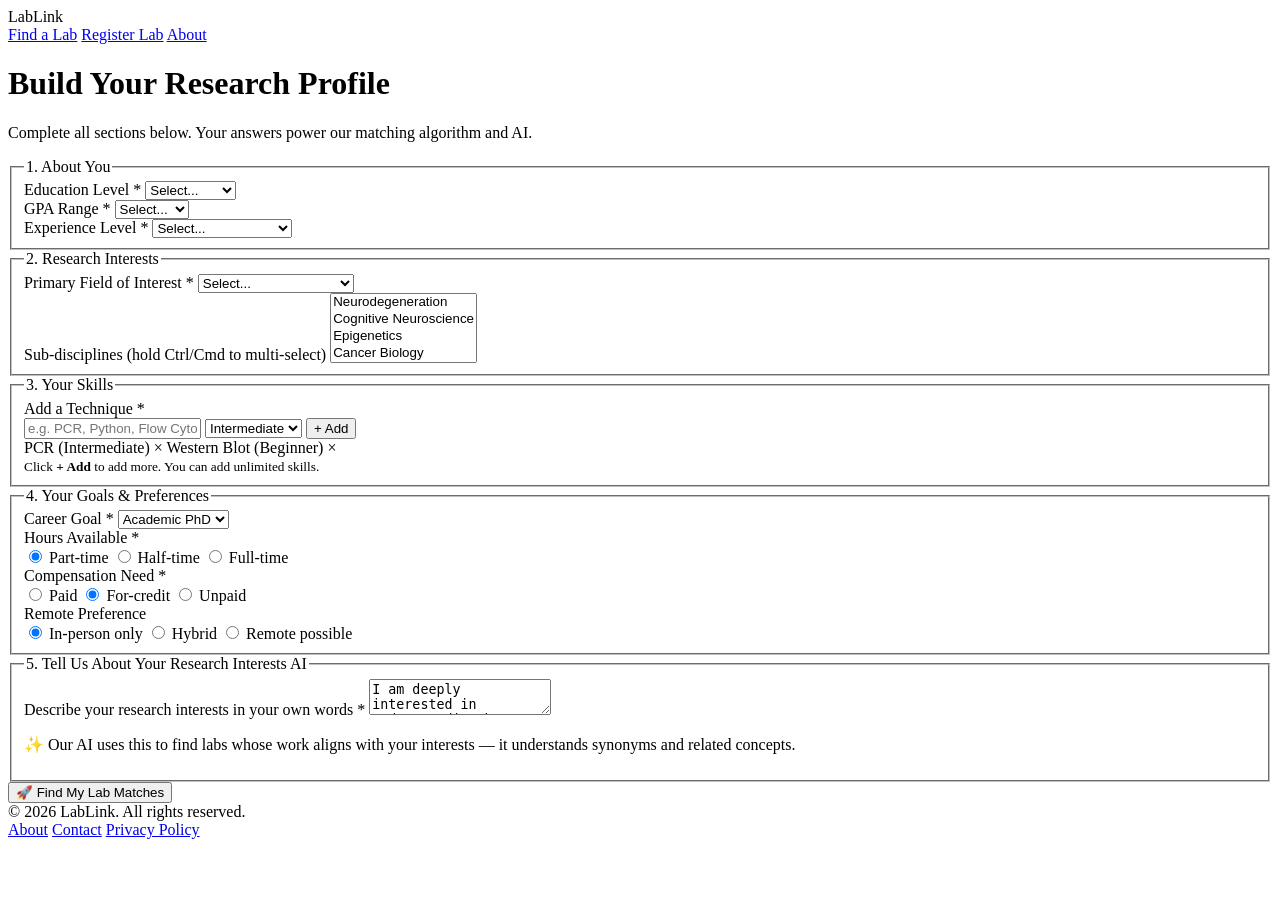
==== pages/candidate-profile.html @ 46417450 "Create candidate-profile.html" ====
<!DOCTYPE html>
<html lang="en">
<head>
    <meta charset="UTF-8" />
    <meta name="viewport" content="width=device-width, initial-scale=1.0" />
    <title>LabLink – Build Your Profile</title>
    <link rel="stylesheet" href="../styles/main.css" />
</head>
<body>

    <!-- ===== NAVIGATION ===== -->
    <header class="navbar">
        <div class="container nav-container">
            <div class="logo"><a href="/" style="color:inherit;text-decoration:none;">LabLink</a></div>
            <nav>
                <a href="/pages/candidate-profile.html" class="nav-link active">Find a Lab</a>
                <a href="#" class="nav-link">Register Lab</a>
                <a href="#" class="nav-link">About</a>
            </nav>
        </div>
    </header>

    <!-- ===== FORM PAGE ===== -->
    <main class="form-page">
        <div class="container form-container">
            <h1>Build Your Research Profile</h1>
            <p class="form-intro">Complete all sections below. Your answers power our matching algorithm and AI.</p>

          
            <form id="profileForm">

                <!-- SECTION 1: About You -->
                <fieldset class="form-section">
                    <legend>1. About You</legend>
                    <div class="form-row">
                        <div class="form-group">
                            <label for="educationLevel">Education Level *</label>
                            <select id="educationLevel" required>
                                <option value="">Select...</option>
                                <option value="Freshman">Freshman</option>
                                <option value="Sophomore">Sophomore</option>
                                <option value="Junior">Junior</option>
                                <option value="Senior">Senior</option>
                                <option value="Postbac">Postbac</option>
                                <option value="MS">MS</option>
                                <option value="PhD">PhD</option>
                                <option value="Postdoc">Postdoc</option>
                            </select>
                        </div>
                        <div class="form-group">
                            <label for="gpaRange">GPA Range *</label>
                            <select id="gpaRange" required>
                                <option value="">Select...</option>
                                <option value="3.8-4.0">3.8 – 4.0</option>
                                <option value="3.5-3.7">3.5 – 3.7</option>
                                <option value="3.0-3.4">3.0 – 3.4</option>
                                <option value="2.5-2.9">2.5 – 2.9</option>
                                <option value="<2.5">&lt; 2.5</option>
                            </select>
                        </div>
                        <div class="form-group">
                            <label for="experienceLevel">Experience Level *</label>
                            <select id="experienceLevel" required>
                                <option value="">Select...</option>
                                <option value="No experience">No experience</option>
                                <option value="Some coursework">Some coursework</option>
                                <option value="Lab intern">Lab intern</option>
                                <option value="Independent project">Independent project</option>
                            </select>
                        </div>
                    </div>
                </fieldset>

                <!-- SECTION 2: Research Interests -->
                <fieldset class="form-section">
                    <legend>2. Research Interests</legend>
                    <div class="form-row">
                        <div class="form-group">
                            <label for="primaryField">Primary Field of Interest *</label>
                            <select id="primaryField" required>
                                <option value="">Select...</option>
                                <option value="Neuroscience">Neuroscience</option>
                                <option value="Computational Biology">Computational Biology</option>
                                <option value="Cancer Biology">Cancer Biology</option>
                                <option value="Biochemistry">Biochemistry</option>
                                <option value="Structural Biology">Structural Biology</option>
                                <option value="Public Health">Public Health</option>
                                <option value="Pharmacology">Pharmacology</option>
                            </select>
                        </div>
                        <div class="form-group">
                            <label for="subdisciplines">Sub-disciplines (hold Ctrl/Cmd to multi-select)</label>
                            <select id="subdisciplines" multiple>
                                <option value="Neurodegeneration">Neurodegeneration</option>
                                <option value="Cognitive Neuroscience">Cognitive Neuroscience</option>
                                <option value="Epigenetics">Epigenetics</option>
                                <option value="Cancer Biology">Cancer Biology</option>
                                <option value="Drug Discovery">Drug Discovery</option>
                                <option value="Bioinformatics">Bioinformatics</option>
                                <option value="Epidemiology">Epidemiology</option>
                            </select>
                        </div>
                    </div>
                </fieldset>

                <!-- SECTION 3: Your Skills -->
                <fieldset class="form-section">
                    <legend>3. Your Skills</legend>
                    <div class="form-group skill-group">
                        <label for="skillName">Add a Technique *</label>
                        <div class="skill-input-row">
                            <input type="text" id="skillName" placeholder="e.g. PCR, Python, Flow Cytometry" />
                            <select id="skillProficiency">
                                <option value="Beginner">Beginner</option>
                                <option value="Intermediate" selected>Intermediate</option>
                                <option value="Advanced">Advanced</option>
                                <option value="Expert">Expert</option>
                            </select>
                            <button type="button" id="addSkillBtn" class="btn btn-secondary">+ Add</button>
                        </div>
                        <div id="skillList" class="skill-tag-container">
                            
                            <span class="skill-tag">PCR <span class="skill-proficiency">(Intermediate)</span> <span class="remove-skill" data-skill="PCR">×</span></span>
                            <span class="skill-tag">Western Blot <span class="skill-proficiency">(Beginner)</span> <span class="remove-skill" data-skill="Western Blot">×</span></span>
                        </div>
                        <small>Click <strong>+ Add</strong> to add more. You can add unlimited skills.</small>
                        
                        <input type="hidden" id="confirmedSkills" value='[{"skill":"PCR","proficiency":"Intermediate"},{"skill":"Western Blot","proficiency":"Beginner"}]' />
                    </div>
                </fieldset>

                <!-- SECTION 4: Your Goals -->
                <fieldset class="form-section">
                    <legend>4. Your Goals & Preferences</legend>
                    <div class="form-row">
                        <div class="form-group">
                            <label for="careerGoal">Career Goal *</label>
                            <select id="careerGoal" required>
                                <option value="Academic PhD">Academic PhD</option>
                                <option value="MD/PhD">MD/PhD</option>
                                <option value="Industry">Industry</option>
                                <option value="Government">Government</option>
                                <option value="Teaching">Teaching</option>
                            </select>
                        </div>
                        <div class="form-group">
                            <label>Hours Available *</label>
                            <div class="radio-group">
                                <label><input type="radio" name="hours" value="Part-time" checked /> Part-time</label>
                                <label><input type="radio" name="hours" value="Half-time" /> Half-time</label>
                                <label><input type="radio" name="hours" value="Full-time" /> Full-time</label>
                            </div>
                        </div>
                    </div>
                    <div class="form-row">
                        <div class="form-group">
                            <label>Compensation Need *</label>
                            <div class="radio-group">
                                <label><input type="radio" name="compensation" value="Paid" /> Paid</label>
                                <label><input type="radio" name="compensation" value="For-credit" checked /> For-credit</label>
                                <label><input type="radio" name="compensation" value="Unpaid" /> Unpaid</label>
                            </div>
                        </div>
                        <div class="form-group">
                            <label>Remote Preference</label>
                            <div class="radio-group">
                                <label><input type="radio" name="remote" value="In-person only" checked /> In-person only</label>
                                <label><input type="radio" name="remote" value="Hybrid" /> Hybrid</label>
                                <label><input type="radio" name="remote" value="Remote possible" /> Remote possible</label>
                            </div>
                        </div>
                    </div>
                </fieldset>

                <!-- SECTION 5: Research Statement  -->
                <fieldset class="form-section ai-section">
                    <legend>5. Tell Us About Your Research Interests <span class="ai-badge-small">AI</span></legend>
                    <div class="form-group">
                        <label for="researchStatement">Describe your research interests in your own words *</label>
                        <textarea 
                            id="researchStatement" 
                            minlength="100" 
                            required 
                            placeholder="Describe what you want to study, why it excites you, and any relevant experience..."
                        >I am deeply interested in understanding how protein aggregation leads to neuron death in Alzheimer's disease. I have hands-on experience with confocal microscopy and Western blotting and want to develop these skills in a dedicated neurodegeneration lab.</textarea>
                        <p class="ai-hint">
                            ✨ Our AI uses this to find labs whose work aligns with your interests — it understands synonyms and related concepts.
                        </p>
                    </div>
                </fieldset>

                <div class="form-actions">
                    <button type="submit" class="btn btn-primary btn-large">🚀 Find My Lab Matches</button>
                </div>

            </form>
        </div>
    </main>

    <!-- ===== FOOTER ===== -->
    <footer class="footer">
        <div class="container footer-content">
            <span>&copy; 2026 LabLink. All rights reserved.</span>
            <nav>
                <a href="#">About</a>
                <a href="#">Contact</a>
                <a href="#">Privacy Policy</a>
            </nav>
        </div>
    </footer>


    <script>
        document.getElementById('addSkillBtn').addEventListener('click', function() {
            const nameInput = document.getElementById('skillName');
            const profSelect = document.getElementById('skillProficiency');
            const name = nameInput.value.trim();
            if (!name) return alert('Please enter a skill name.');
            const container = document.getElementById('skillList');
            const tag = document.createElement('span');
            tag.className = 'skill-tag';
            tag.innerHTML = `${name} <span class="skill-proficiency">(${profSelect.value})</span> <span class="remove-skill">×</span>`;
            container.appendChild(tag);
            nameInput.value = '';
            
        });
       
        document.getElementById('skillList').addEventListener('click', function(e) {
            if (e.target.classList.contains('remove-skill')) {
                e.target.parentElement.remove();
            }
        });
    </script>
</body>
</html>
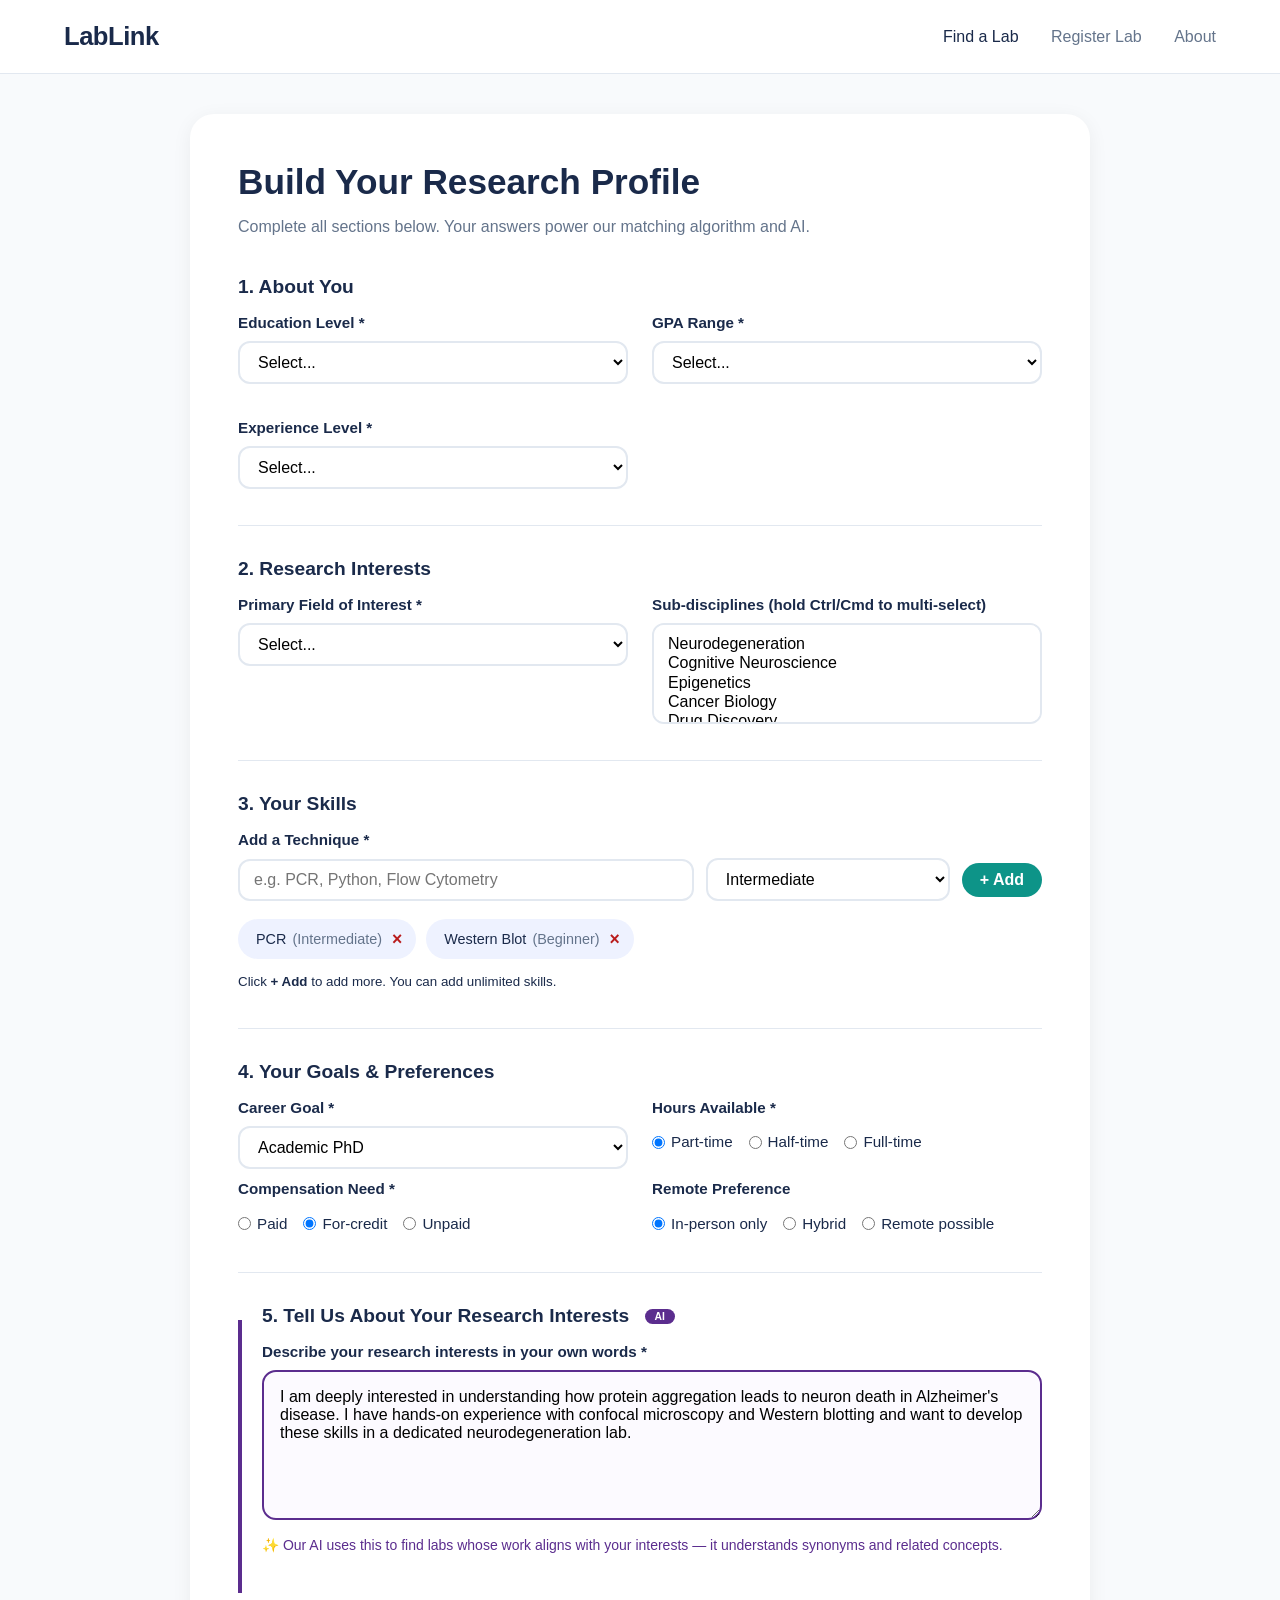
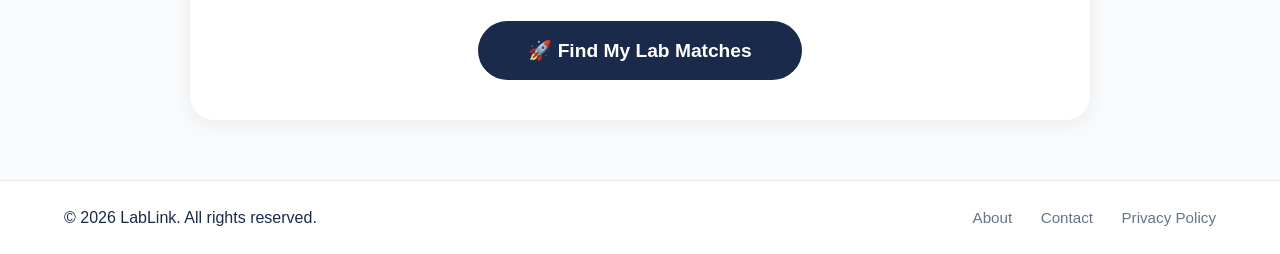
==== commit 60e93ae7: "Update candidate-profile.html" ====
--- a/pages/candidate-profile.html
+++ b/pages/candidate-profile.html
@@ -15,7 +15,7 @@
             <nav>
                 <a href="/pages/candidate-profile.html" class="nav-link active">Find a Lab</a>
                 <a href="#" class="nav-link">Register Lab</a>
-                <a href="#" class="nav-link">About</a>
+                  <a href="/about.html" class="nav-link">About</a>
             </nav>
         </div>
     </header>
--- a/styles/main.css
+++ b/styles/main.css
@@ -0,0 +1,823 @@
+/* ============================================================
+   LABLINK – STYLESHEET (W4D1 + D2 + D3)
+   Includes AI purple (#5B2D8E), three badges, pills, details, loading.
+   ============================================================ */
+
+:root {
+    --color-navy: #1A2A4A;
+    --color-teal: #0D9488;
+    --color-gold: #D4A02B;
+    --color-bg: #F8FAFC;
+    --color-ai: #5B2D8E;
+    --color-white: #ffffff;
+    --color-gray: #64748B;
+    --color-light-gray: #E2E8F0;
+    --font-base: -apple-system, BlinkMacSystemFont, 'Segoe UI', Roboto, sans-serif;
+}
+
+* {
+    margin: 0;
+    padding: 0;
+    box-sizing: border-box;
+}
+
+body {
+    font-family: var(--font-base);
+    background-color: var(--color-bg);
+    color: var(--color-navy);
+    line-height: 1.6;
+    display: flex;
+    flex-direction: column;
+    min-height: 100vh;
+}
+
+.container {
+    max-width: 1200px;
+    margin: 0 auto;
+    padding: 0 24px;
+}
+
+/* ----- Buttons ----- */
+.btn {
+    display: inline-block;
+    padding: 12px 28px;
+    border-radius: 40px;
+    font-weight: 600;
+    text-decoration: none;
+    cursor: pointer;
+    border: 2px solid transparent;
+    transition: all 0.2s ease;
+    font-size: 1rem;
+}
+.btn-primary {
+    background-color: var(--color-navy);
+    color: white;
+    border-color: var(--color-navy);
+}
+.btn-primary:hover {
+    background-color: #2c4270;  /* 悬停变暗 */
+}
+.btn-outline {
+    background-color: transparent;
+    color: var(--color-navy);
+    border-color: var(--color-navy);
+}
+.btn-outline:hover {
+    background-color: var(--color-navy);
+    color: white;
+}
+.btn-secondary {
+    background-color: var(--color-teal);
+    color: white;
+    border: none;
+    padding: 8px 18px;
+    border-radius: 30px;
+    font-weight: 600;
+}
+.btn-secondary:hover {
+    opacity: 0.85;
+}
+.btn-large {
+    padding: 16px 48px;
+    font-size: 1.2rem;
+}
+.btn-sm {
+    padding: 6px 16px;
+    font-size: 0.85rem;
+}
+
+/* ----- Navigation ----- */
+.navbar {
+    background: white;
+    padding: 16px 0;
+    border-bottom: 1px solid var(--color-light-gray);
+    box-shadow: 0 1px 4px rgba(0,0,0,0.04);
+}
+.nav-container {
+    display: flex;
+    justify-content: space-between;
+    align-items: center;
+}
+.logo {
+    font-size: 1.6rem;
+    font-weight: 700;
+    color: var(--color-navy);
+    letter-spacing: -0.5px;
+}
+.nav-link {
+    margin-left: 28px;
+    color: var(--color-gray);
+    text-decoration: none;
+    font-weight: 500;
+}
+.nav-link:hover,
+.nav-link.active {
+    color: var(--color-navy);
+}
+
+/* ----- Hero (首页) ----- */
+.hero {
+    padding: 72px 0 56px;
+    text-align: center;
+    background: linear-gradient(180deg, #f0f4ff 0%, white 100%);
+}
+.hero h1 {
+    font-size: 3.2rem;
+    font-weight: 800;
+    letter-spacing: -1px;
+    max-width: 800px;
+    margin: 0 auto 16px;
+}
+.subheadline {
+    font-size: 1.25rem;
+    color: var(--color-gray);
+    max-width: 600px;
+    margin: 0 auto 32px;
+}
+.cta-group {
+    display: flex;
+    gap: 16px;
+    justify-content: center;
+    flex-wrap: wrap;
+}
+
+/* ----- AI Callout ----- */
+.ai-callout {
+    background: #f5f0fa;
+    border-top: 3px solid var(--color-ai);
+    border-bottom: 3px solid var(--color-ai);
+    padding: 32px 0;
+    margin: 0;
+}
+.ai-badge {
+    display: inline-block;
+    background: var(--color-ai);
+    color: white;
+    font-weight: 700;
+    font-size: 0.8rem;
+    padding: 4px 16px;
+    border-radius: 30px;
+    letter-spacing: 0.5px;
+    margin-bottom: 12px;
+}
+.ai-callout-text {
+    font-size: 1.2rem;
+    max-width: 800px;
+    color: var(--color-navy);
+}
+.ai-callout-text strong {
+    color: var(--color-ai);
+}
+
+/* ----- How It Works (4 Steps) ----- */
+.how-it-works {
+    padding: 64px 0;
+    background: white;
+}
+.how-it-works h2 {
+    text-align: center;
+    font-size: 2.4rem;
+    margin-bottom: 48px;
+}
+.steps-grid {
+    display: grid;
+    grid-template-columns: repeat(4, 1fr);
+    gap: 32px;
+}
+.step-card {
+    text-align: center;
+    padding: 24px 16px;
+    border-radius: 16px;
+    background: var(--color-bg);
+    transition: transform 0.2s;
+}
+.step-card:hover {
+    transform: translateY(-4px);
+}
+.step-number {
+    width: 48px;
+    height: 48px;
+    border-radius: 50%;
+    background: var(--color-navy);
+    color: white;
+    display: flex;
+    align-items: center;
+    justify-content: center;
+    font-weight: 700;
+    font-size: 1.4rem;
+    margin: 0 auto 16px;
+}
+.step-card h3 {
+    font-size: 1.1rem;
+    margin-bottom: 8px;
+}
+.step-card p {
+    color: var(--color-gray);
+    font-size: 0.95rem;
+}
+
+/* ----- Stats Bar ----- */
+.stats-bar {
+    background: var(--color-navy);
+    color: white;
+    padding: 28px 0;
+}
+.stats-grid {
+    display: flex;
+    justify-content: space-around;
+    font-size: 1.1rem;
+}
+.stats-grid strong {
+    font-size: 1.8rem;
+    display: inline-block;
+    margin-right: 4px;
+}
+
+/* ----- Footer + AI Attribution ----- */
+.footer {
+    background: white;
+    border-top: 1px solid var(--color-light-gray);
+    padding: 24px 0;
+    margin-top: auto;
+}
+.footer-content {
+    display: flex;
+    justify-content: space-between;
+    align-items: center;
+    flex-wrap: wrap;
+    gap: 12px;
+}
+.footer-content nav a {
+    margin-left: 24px;
+    color: var(--color-gray);
+    text-decoration: none;
+    font-size: 0.95rem;
+}
+.footer-content nav a:hover {
+    color: var(--color-navy);
+}
+.ai-attribution {
+    color: var(--color-gray);
+    font-size: 0.9rem;
+}
+.ai-attribution strong {
+    color: var(--color-ai);
+}
+
+/* ============================================================
+   CANDIDATE PROFILE FORM (W4D1)
+   ============================================================ */
+.form-page {
+    padding: 40px 0 60px;
+    background: var(--color-bg);
+    flex: 1;
+}
+.form-container {
+    max-width: 900px;
+    margin: 0 auto;
+    background: white;
+    border-radius: 24px;
+    padding: 40px 48px;
+    box-shadow: 0 4px 20px rgba(0,0,0,0.06);
+}
+.form-container h1 {
+    font-size: 2.2rem;
+    margin-bottom: 4px;
+}
+.form-intro {
+    color: var(--color-gray);
+    margin-bottom: 32px;
+}
+.form-section {
+    border: none;
+    border-bottom: 1px solid var(--color-light-gray);
+    padding: 0 0 28px 0;
+    margin-bottom: 28px;
+}
+.form-section legend {
+    font-weight: 700;
+    font-size: 1.2rem;
+    padding: 0 4px 8px 0;
+    width: 100%;
+}
+.ai-section {
+    border-left: 4px solid var(--color-ai);
+    padding-left: 20px;
+    border-bottom: none;
+}
+.ai-badge-small {
+    background: var(--color-ai);
+    color: white;
+    font-size: 0.65rem;
+    font-weight: 700;
+    padding: 2px 10px;
+    border-radius: 30px;
+    margin-left: 10px;
+    vertical-align: middle;
+}
+.form-row {
+    display: grid;
+    grid-template-columns: 1fr 1fr;
+    gap: 24px;
+}
+.form-group {
+    display: flex;
+    flex-direction: column;
+    gap: 6px;
+    margin-bottom: 8px;
+}
+.form-group label {
+    font-weight: 600;
+    font-size: 0.95rem;
+}
+.form-group select,
+.form-group input[type="text"] {
+    padding: 10px 14px;
+    border: 2px solid var(--color-light-gray);
+    border-radius: 12px;
+    font-size: 1rem;
+    background: white;
+    transition: border 0.2s;
+}
+.form-group select:focus,
+.form-group input:focus {
+    outline: none;
+    border-color: var(--color-navy);
+}
+
+/* ----- AI Textarea (紫色边框) ----- */
+#researchStatement {
+    width: 100%;
+    min-height: 150px;
+    padding: 16px;
+    border: 2px solid var(--color-ai);
+    border-radius: 14px;
+    font-family: var(--font-base);
+    font-size: 1rem;
+    resize: vertical;
+    transition: box-shadow 0.2s;
+    background: #fcfaff;
+}
+#researchStatement:focus {
+    outline: none;
+    box-shadow: 0 0 0 4px rgba(91, 45, 142, 0.15);
+}
+.ai-hint {
+    color: var(--color-ai);
+    font-size: 0.875rem;
+    margin-top: 8px;
+    font-weight: 500;
+}
+
+/* Skill tags */
+.skill-input-row {
+    display: flex;
+    gap: 12px;
+    flex-wrap: wrap;
+    align-items: center;
+}
+.skill-input-row input {
+    flex: 2;
+    min-width: 160px;
+}
+.skill-input-row select {
+    flex: 1;
+    min-width: 120px;
+}
+.skill-tag-container {
+    display: flex;
+    flex-wrap: wrap;
+    gap: 10px;
+    margin: 12px 0 6px;
+}
+.skill-tag {
+    background: #eef2ff;
+    padding: 6px 14px 6px 18px;
+    border-radius: 40px;
+    font-size: 0.9rem;
+    font-weight: 500;
+    display: inline-flex;
+    align-items: center;
+    gap: 6px;
+}
+.skill-tag .skill-proficiency {
+    font-weight: 400;
+    color: var(--color-gray);
+}
+.skill-tag .remove-skill {
+    cursor: pointer;
+    font-weight: 700;
+    color: #b91c1c;
+    margin-left: 4px;
+    font-size: 1.1rem;
+}
+.radio-group {
+    display: flex;
+    flex-wrap: wrap;
+    gap: 16px;
+    padding-top: 4px;
+}
+.radio-group label {
+    font-weight: 400;
+    display: flex;
+    align-items: center;
+    gap: 6px;
+    cursor: pointer;
+}
+.form-actions {
+    margin-top: 12px;
+    text-align: center;
+}
+
+/* ============================================================
+   RESULTS PAGE (W4D2 + D3)
+   ============================================================ */
+.results-page {
+    padding: 40px 0 60px;
+    flex: 1;
+}
+.results-header h1 {
+    font-size: 2.2rem;
+    margin-bottom: 4px;
+}
+.results-toolbar {
+    display: flex;
+    justify-content: space-between;
+    align-items: center;
+    flex-wrap: wrap;
+    margin: 20px 0 24px;
+    padding: 12px 16px;
+    background: white;
+    border-radius: 12px;
+    border: 1px solid var(--color-light-gray);
+}
+.sort-group {
+    display: flex;
+    align-items: center;
+    gap: 12px;
+}
+.sort-group select {
+    padding: 6px 14px;
+    border-radius: 8px;
+    border: 1px solid var(--color-light-gray);
+    font-size: 0.95rem;
+}
+
+/* ----- Lab Cards Grid (2列) ----- */
+.lab-cards-grid {
+    display: grid;
+    grid-template-columns: 1fr 1fr;
+    gap: 24px;
+}
+.lab-card {
+    background: white;
+    border-radius: 16px;
+    padding: 20px 24px;
+    box-shadow: 0 2px 8px rgba(0,0,0,0.06);
+    border: 1px solid var(--color-light-gray);
+    transition: box-shadow 0.2s;
+    display: flex;
+    flex-direction: column;
+}
+.lab-card:hover {
+    box-shadow: 0 4px 16px rgba(0,0,0,0.10);
+}
+
+/* ----- 三色徽章行 (D2) ----- */
+.score-badge-row {
+    display: flex;
+    flex-wrap: wrap;
+    gap: 10px;
+    margin-bottom: 12px;
+    align-items: center;
+}
+.badge {
+    display: inline-block;
+    border-radius: 12px;
+    padding: 4px 12px;
+    font-size: 0.8rem;
+    font-weight: 600;
+    color: white;
+    white-space: nowrap;
+}
+.badge-teal {
+    background: var(--color-teal);
+}
+.badge-purple {
+    background: var(--color-ai);
+    position: relative;
+    cursor: help;
+}
+.badge-combined {
+    background: var(--color-navy);
+    border-radius: 16px;
+    padding: 6px 16px;
+    font-size: 1rem;
+    font-weight: 700;
+}
+
+/* ----- 紫色徽章 Tooltip (D2) ----- */
+.badge-purple .tooltip-icon {
+    margin-left: 4px;
+    font-size: 0.7rem;
+    opacity: 0.8;
+}
+.badge-purple .tooltip-text {
+    display: none;
+    position: absolute;
+    bottom: calc(100% + 8px);
+    left: 50%;
+    transform: translateX(-50%);
+    background: #1e293b;
+    color: white;
+    padding: 8px 14px;
+    border-radius: 8px;
+    font-size: 0.75rem;
+    font-weight: 400;
+    white-space: normal;
+    min-width: 220px;
+    max-width: 300px;
+    text-align: center;
+    z-index: 10;
+    box-shadow: 0 4px 12px rgba(0,0,0,0.2);
+}
+.badge-purple .tooltip-text::after {
+    content: '';
+    position: absolute;
+    top: 100%;
+    left: 50%;
+    transform: translateX(-50%);
+    border: 6px solid transparent;
+    border-top-color: #1e293b;
+}
+.badge-purple:hover .tooltip-text {
+    display: block;
+}
+
+/* ----- 卡片内容 ----- */
+.lab-name {
+    font-size: 1.2rem;
+    margin: 4px 0 6px;
+}
+.lab-meta {
+    display: flex;
+    flex-wrap: wrap;
+    gap: 8px 16px;
+    font-size: 0.9rem;
+    color: var(--color-gray);
+    margin-bottom: 8px;
+}
+.lab-skills {
+    font-size: 0.95rem;
+    margin-bottom: 12px;
+    color: var(--color-navy);
+}
+.card-actions {
+    margin-top: auto;
+    display: flex;
+    gap: 12px;
+}
+
+/* ----- Pill 药丸标签 (D3) ----- */
+.pill {
+    display: inline-block;
+    background: #eef2ff;
+    color: var(--color-navy);
+    padding: 2px 12px;
+    border-radius: 40px;
+    font-size: 0.8rem;
+    font-weight: 500;
+}
+.field-pill {
+    background: var(--color-navy);
+    color: white;
+}
+.pill-container {
+    display: flex;
+    flex-wrap: wrap;
+    gap: 6px;
+    margin-top: 4px;
+}
+
+/* ----- “Why this match?” 折叠区 (D3) ----- */
+.why-match-details {
+    margin-top: 14px;
+    border-top: 1px dashed var(--color-light-gray);
+    padding-top: 12px;
+}
+.why-match-details summary {
+    cursor: pointer;
+    font-weight: 600;
+    color: var(--color-navy);
+    padding: 4px 0;
+    user-select: none;
+}
+.why-match-details summary:hover {
+    color: var(--color-ai);
+}
+.why-match-grid {
+    display: grid;
+    grid-template-columns: 1fr 1fr;
+    gap: 20px;
+    margin-top: 12px;
+    padding: 16px;
+    background: var(--color-bg);
+    border-radius: 12px;
+}
+.why-heading {
+    font-size: 0.95rem;
+    margin-bottom: 6px;
+}
+.teal-heading {
+    color: var(--color-teal);
+}
+.purple-heading {
+    color: var(--color-ai);
+}
+.why-list {
+    list-style: none;
+    padding: 0;
+    font-size: 0.9rem;
+}
+.why-list li {
+    padding: 2px 0;
+    border-bottom: 1px solid #eef2f6;
+}
+.why-list li:last-child {
+    border-bottom: none;
+}
+.ai-percent {
+    font-size: 1.1rem;
+    margin: 4px 0;
+}
+.ai-reason {
+    font-size: 0.95rem;
+    color: var(--color-gray);
+    line-height: 1.5;
+}
+
+/* ----- 加载状态 (D3) ----- */
+.loading-state {
+    text-align: center;
+    padding: 60px 20px;
+}
+.spinner {
+    border: 4px solid var(--color-light-gray);
+    border-top: 4px solid var(--color-ai);
+    border-radius: 50%;
+    width: 48px;
+    height: 48px;
+    animation: spin 1s linear infinite;
+    margin: 0 auto 16px;
+}
+@keyframes spin {
+    0% { transform: rotate(0deg); }
+    100% { transform: rotate(360deg); }
+}
+.loading-sub {
+    font-size: 0.9rem;
+    color: var(--color-gray);
+}
+
+/* ----- 空状态 (D3) ----- */
+.empty-state {
+    text-align: center;
+    padding: 60px 20px;
+    background: white;
+    border-radius: 16px;
+    border: 1px solid var(--color-light-gray);
+}
+.empty-state p {
+    font-size: 1.2rem;
+    margin-bottom: 8px;
+}
+.empty-hint {
+    font-size: 1rem;
+    color: var(--color-gray);
+    margin-bottom: 20px;
+}
+
+/* ============================================================
+   LAB PROFILE PAGE (W4D2)
+   ============================================================ */
+.lab-profile-page {
+    padding: 32px 0 60px;
+    flex: 1;
+}
+.back-nav {
+    margin-bottom: 24px;
+}
+.back-link {
+    color: var(--color-gray);
+    text-decoration: none;
+    font-weight: 500;
+}
+.back-link:hover {
+    color: var(--color-navy);
+}
+
+.lab-header {
+    margin-bottom: 28px;
+}
+.lab-header h1 {
+    font-size: 2.4rem;
+    margin-bottom: 4px;
+}
+.lab-header-meta {
+    display: flex;
+    flex-wrap: wrap;
+    gap: 8px 20px;
+    color: var(--color-gray);
+    font-size: 1rem;
+    align-items: center;
+}
+
+.profile-section {
+    background: white;
+    border-radius: 16px;
+    padding: 24px 28px;
+    margin-bottom: 20px;
+    border: 1px solid var(--color-light-gray);
+}
+.profile-section h2 {
+    font-size: 1.3rem;
+    margin-bottom: 12px;
+}
+.lab-description-text {
+    font-size: 1.05rem;
+    line-height: 1.7;
+    color: #1e293b;
+}
+.info-grid {
+    display: grid;
+    grid-template-columns: 1fr 1fr;
+    gap: 16px 32px;
+}
+.info-grid strong {
+    display: block;
+    font-weight: 600;
+    margin-bottom: 2px;
+    font-size: 0.9rem;
+    color: var(--color-gray);
+}
+
+/* 分数栏 (底部) */
+.score-section {
+    border-left: 4px solid var(--color-ai);
+}
+.score-badge-row-large .badge {
+    font-size: 1rem;
+    padding: 6px 18px;
+}
+.score-badge-row-large .badge-combined {
+    font-size: 1.2rem;
+    padding: 8px 22px;
+}
+.score-hint {
+    margin-top: 12px;
+    font-size: 0.9rem;
+    color: var(--color-gray);
+}
+.score-hint a {
+    color: var(--color-ai);
+    text-decoration: none;
+}
+.score-hint a:hover {
+    text-decoration: underline;
+}
+
+.profile-actions {
+    display: flex;
+    gap: 16px;
+    margin-top: 28px;
+    flex-wrap: wrap;
+}
+
+/* ============================================================
+   RESPONSIVE (D3: 375px 适配)
+   ============================================================ */
+@media (max-width: 768px) {
+    .hero h1 { font-size: 2.2rem; }
+    .steps-grid { grid-template-columns: 1fr 1fr; }
+    .form-row { grid-template-columns: 1fr; }
+    .form-container { padding: 24px 18px; }
+    .stats-grid { flex-direction: column; align-items: center; gap: 8px; }
+    .footer-content { flex-direction: column; text-align: center; }
+    .footer-content nav a { margin: 0 12px; }
+    .lab-cards-grid { grid-template-columns: 1fr; }  /* 结果页单列 */
+    .why-match-grid { grid-template-columns: 1fr; }   /* 折叠区单列 */
+    .info-grid { grid-template-columns: 1fr; }        /* 详情页单列 */
+    .results-toolbar { flex-direction: column; gap: 12px; align-items: stretch; }
+    .lab-header h1 { font-size: 1.8rem; }
+}
+
+@media (max-width: 480px) {
+    .steps-grid { grid-template-columns: 1fr; }
+    .cta-group { flex-direction: column; align-items: center; }
+    .nav-container { flex-wrap: wrap; gap: 12px; }
+    .score-badge-row { gap: 6px; }
+    .badge { font-size: 0.7rem; padding: 2px 10px; }
+    .badge-combined { font-size: 0.85rem; padding: 4px 12px; }
+    .profile-section { padding: 16px; }
+    .score-badge-row-large .badge { font-size: 0.85rem; padding: 4px 12px; }
+}
